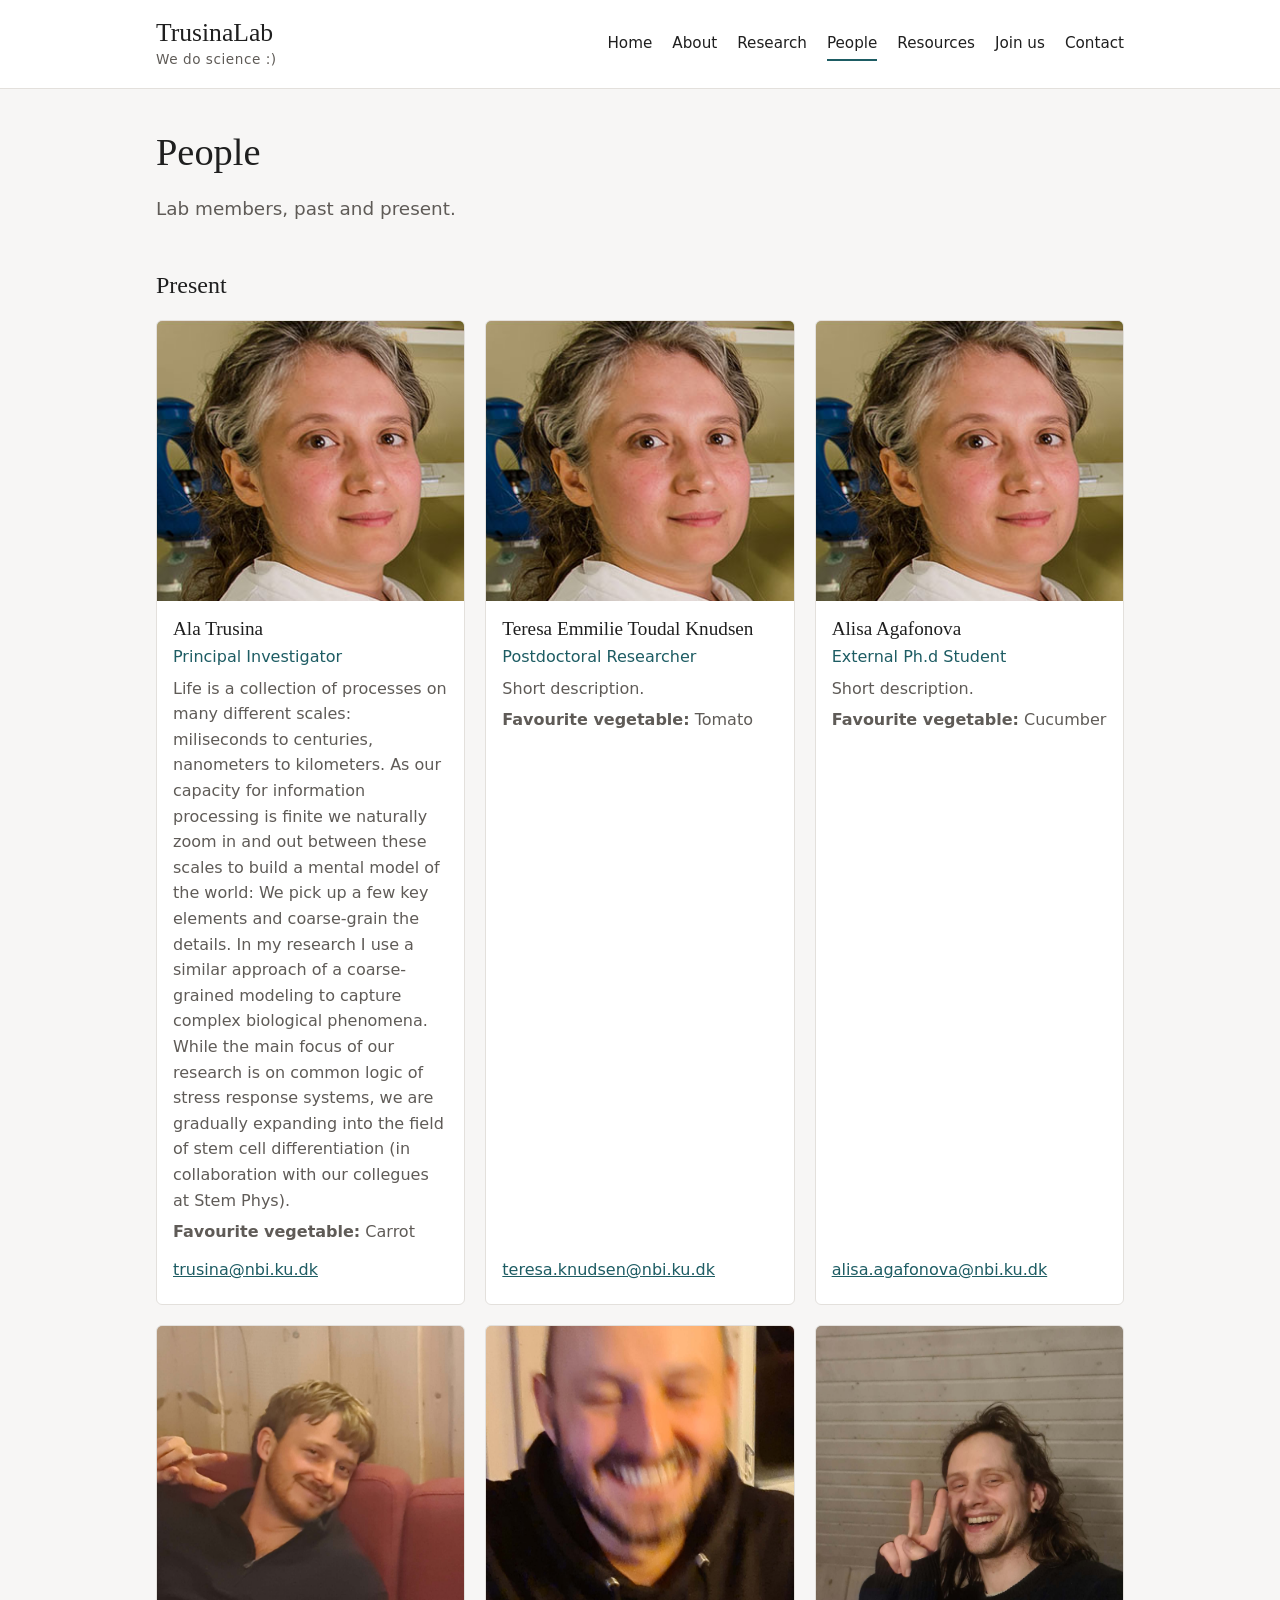
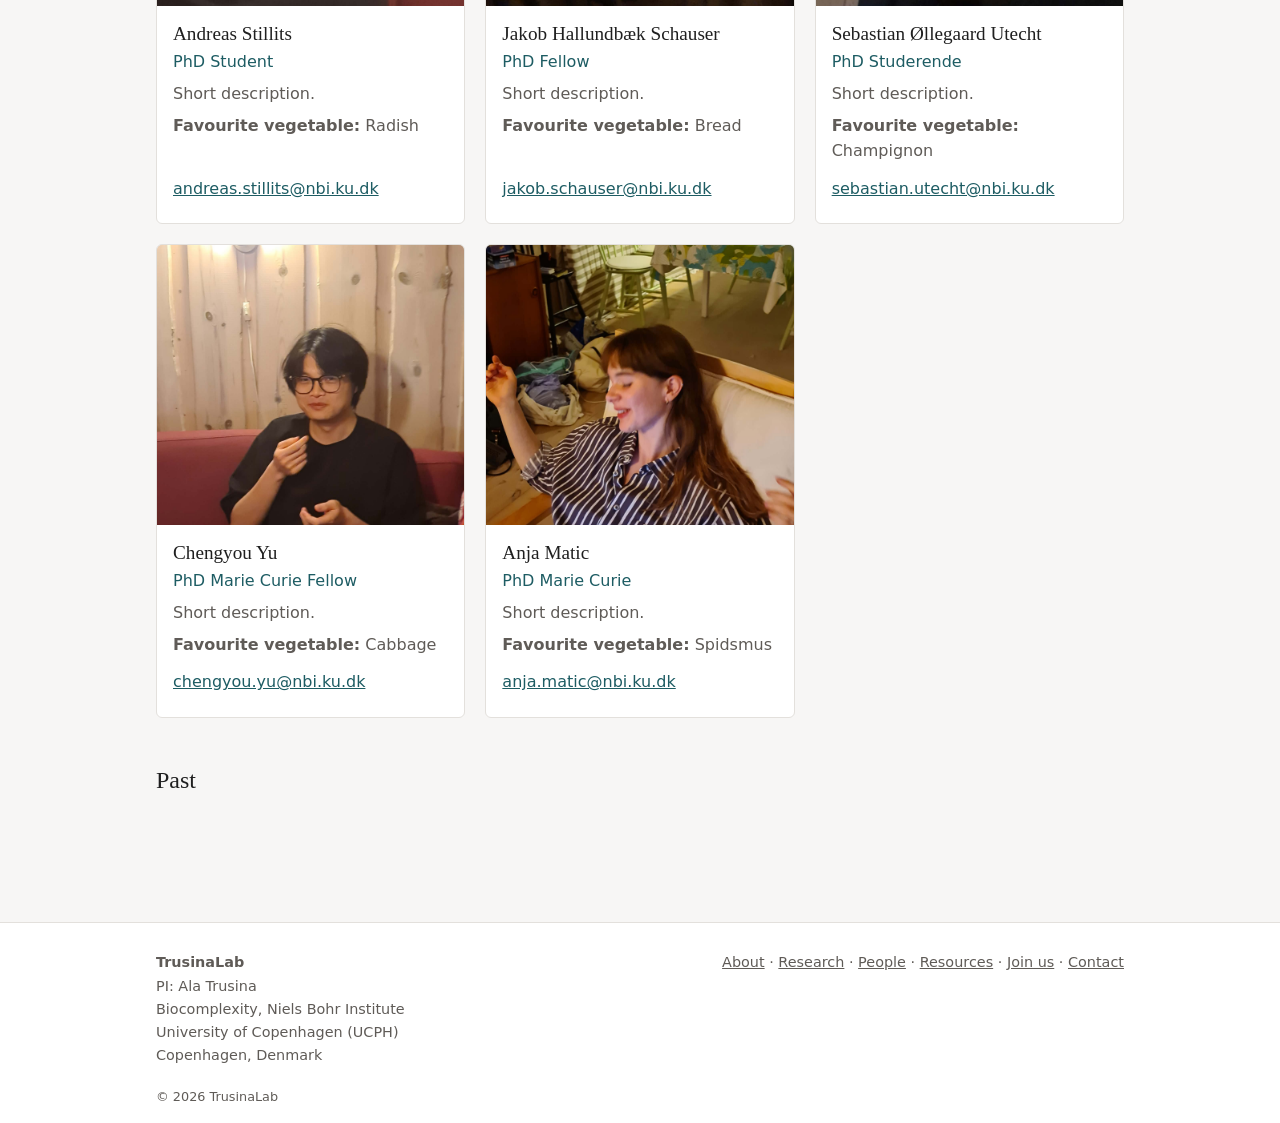
==== people.html @ 11011c47 "placeholders all over" ====
<!DOCTYPE html>
<html lang="en">
<head>
  <meta charset="UTF-8">
  <meta name="viewport" content="width=device-width, initial-scale=1.0">
  <title>People – TrusinaLab</title>
  <link rel="stylesheet" href="style.css">
</head>
<body>
  <header class="site-header">
    <div class="wrap header-inner">
      <a class="brand" href="index.html">
        <span class="brand-name">TrusinaLab</span>
        <span class="brand-tag">We do science :)</span>
      </a>
      <nav>
        <a href="index.html">Home</a>
        <a href="about.html">About</a>
        <a href="research.html">Research</a>
        <a href="people.html" class="active">People</a>
        <a href="resources.html">Resources</a>
        <a href="join.html">Join us</a>
        <a href="contact.html">Contact</a>
      </nav>
    </div>
  </header>

  <main class="wrap">
    <section class="page-head">
      <h1>People</h1>
      <p class="lead">Lab members, past and present.</p>
    </section>
    <section>
      <h2>Present</h2>
      <div class="cards people-grid">
        <div class="card person">
          <img class="card-img person-img" src="professorTrusina.png" alt="Ala Trusina">
          <h3>Ala Trusina</h3>
          <p class="role">Principal Investigator</p>
          <p>Life is a collection of processes on many different scales: miliseconds to centuries, nanometers to kilometers. As our capacity for information processing is finite we naturally zoom in and out between these scales to build a mental model of the world: We pick up a few key elements and coarse-grain the details. In my research I use a similar approach of a coarse-grained modeling to capture complex biological phenomena. While the main focus of our research is on common logic of stress response systems, we are gradually expanding into the field of stem cell differentiation (in collaboration with our collegues at Stem Phys).</p>
          <p><strong>Favourite vegetable:</strong> Carrot</p>
          <p class="contact"><a href="mailto:trusina@nbi.ku.dk">trusina@nbi.ku.dk</a></p>
        </div>
        <div class="card person">
          <img class="card-img person-img" src="professorTrusina.png" alt="Teresa Emmilie Toudal Knudsen">
          <h3>Teresa Emmilie Toudal Knudsen</h3>
          <p class="role">Postdoctoral Researcher</p>
          <p>Short description.</p>
          <p><strong>Favourite vegetable:</strong> Tomato</p>
          <p class="contact"><a href="mailto:teresa.knudsen@nbi.ku.dk">teresa.knudsen@nbi.ku.dk</a></p>
        </div>
        <div class="card person">
          <img class="card-img person-img" src="professorTrusina.png" alt="Alisa Agafonova">
          <h3>Alisa Agafonova</h3>
          <p class="role">External Ph.d Student</p>
          <p>Short description.</p>
          <p><strong>Favourite vegetable:</strong> Cucumber</p>
          <p class="contact"><a href="mailto:alisa.agafonova@nbi.ku.dk">alisa.agafonova@nbi.ku.dk</a></p>
        </div>
        <div class="card person">
          <img class="card-img person-img" src="andreas.jpg" alt="Andreas Stillits">
          <h3>Andreas Stillits</h3>
          <p class="role">PhD Student</p>
          <p>Short description.</p>
          <p><strong>Favourite vegetable:</strong> Radish</p>
          <p class="contact"><a href="mailto:andreas.stillits@nbi.ku.dk">andreas.stillits@nbi.ku.dk</a></p>
        </div>
        <div class="card person">
          <img class="card-img person-img" src="jakob.jpg" alt="Jakob Hallundbæk Schauser">
          <h3>Jakob Hallundbæk Schauser</h3>
          <p class="role">PhD Fellow</p>
          <p>Short description.</p>
          <p><strong>Favourite vegetable:</strong> Bread </p>
          <p class="contact"><a href="mailto:jakob.schauser@nbi.ku.dk">jakob.schauser@nbi.ku.dk</a></p>
        </div>
        <div class="card person">
          <img class="card-img person-img" src="seb.jpg" alt="Sebastian Øllegaard Utecht">
          <h3>Sebastian Øllegaard Utecht</h3>
          <p class="role">PhD Studerende</p>
          <p>Short description.</p>
          <p><strong>Favourite vegetable:</strong> Champignon </p>
          <p class="contact"><a href="mailto:sebastian.utecht@nbi.ku.dk">sebastian.utecht@nbi.ku.dk</a></p>
        </div>
          <div class="card person">
        <img class="card-img person-img" src="chengyou.jpg" alt="Chengyou Yu">
          <h3>Chengyou Yu</h3>
          <p class="role">PhD Marie Curie Fellow</p>
          <p>Short description.</p>
          <p><strong>Favourite vegetable:</strong> Cabbage </p>
          <p class="contact"><a href="mailto:chengyou.yu@nbi.ku.dk">chengyou.yu@nbi.ku.dk</a></p>
        </div>
        <div class="card person">
        <img class="card-img person-img" src="anja.jpg" alt="Anja Matic">
          <h3>Anja Matic</h3>
          <p class="role">PhD Marie Curie</p>
          <p>Short description.</p>
          <p><strong>Favourite vegetable:</strong> Spidsmus </p>
          <p class="contact"><a href="mailto:anja.matic@nbi.ku.dk">anja.matic@nbi.ku.dk</a></p>
        </div>
      </div>
    </section>

    <section>
      <h2>Past</h2>
      <div class="cards people-grid">
        <!-- Copy a card from above to add a past member -->
      </div>
    </section>
  </main>

  <footer class="site-footer">
    <div class="wrap footer-inner">
      <div>
        <strong>TrusinaLab</strong><br>
        PI: Ala Trusina<br>
        Biocomplexity, Niels Bohr Institute<br>
        University of Copenhagen (UCPH)<br>
        Copenhagen, Denmark
      </div>
      <div class="footer-links"><a href="about.html">About</a> · <a href="research.html">Research</a> · <a href="people.html">People</a> · <a href="resources.html">Resources</a> · <a href="join.html">Join us</a> · <a href="contact.html">Contact</a></div>
    </div>
    <div class="wrap copyright">&copy; 2026 TrusinaLab</div>
  </footer>
</body>
</html>
---- style.css ----
:root {
  --bg: #f7f6f5;
  --surface: #ffffff;
  --text: #1f1f1f;
  --muted: #5f5b57;
  --line: #e3e0dc;
  --accent: #1d5c63;
}

* { box-sizing: border-box; }

body {
  margin: 0;
  background: var(--bg);
  color: var(--text);
  font-family: system-ui, -apple-system, "Segoe UI", sans-serif;
  line-height: 1.6;
}

h1, h2, h3, .brand-name { font-family: Georgia, "Times New Roman", serif; font-weight: normal; line-height: 1.2; }
a { color: var(--accent); }

.wrap { max-width: 1000px; margin: 0 auto; padding: 0 16px; }

/* Header */
.site-header { background: var(--surface); border-bottom: 1px solid var(--line); }
.header-inner { display: flex; flex-wrap: wrap; align-items: center; justify-content: space-between; gap: 12px; padding-top: 18px; padding-bottom: 18px; }
.brand { text-decoration: none; color: var(--text); display: flex; flex-direction: column; }
.brand-name { font-size: 1.6rem; }
.brand-tag { font-size: 0.85rem; color: var(--muted); letter-spacing: 0.04em; }
nav { display: flex; flex-wrap: wrap; gap: 4px 20px; }
nav a { color: var(--text); text-decoration: none; font-size: 0.95rem; padding: 4px 0; border-bottom: 2px solid transparent; }
nav a:hover, nav a.active { border-bottom-color: var(--accent); }

/* Content */
main.wrap { padding-top: 40px; padding-bottom: 60px; }
section { margin-bottom: 48px; }
.lead { font-size: 1.15rem; color: var(--muted); }
.page-head h1 { font-size: 2.4rem; margin: 0 0 8px; }

.hero { padding: 40px 0 20px; }
.hero h1 { font-size: 3rem; margin: 0; }
.hero h2 { margin: 4px 0 16px; color: var(--muted); font-size: 1.4rem; }

.buttons { display: flex; flex-wrap: wrap; gap: 12px; margin-top: 20px; }
.btn { display: inline-block; padding: 10px 20px; background: var(--accent); color: #fff; text-decoration: none; border: 2px solid var(--accent); border-radius: 4px; }
.btn-outline { background: transparent; color: var(--accent); }

/* Cards */
.cards { display: grid; grid-template-columns: repeat(auto-fit, minmax(240px, 1fr)); gap: 20px; }
.card { background: var(--surface); border: 1px solid var(--line); border-radius: 6px; overflow: hidden; text-decoration: none; color: var(--text); display: flex; flex-direction: column; padding-bottom: 16px; }
.card-img { display: block; width: 100%; height: 150px; object-fit: cover; background: #d9e4e2; }
.card h3, .card p, .card .more { margin-left: 16px; margin-right: 16px; }
.card h3 { margin-top: 16px; margin-bottom: 4px; }
.card p { margin-top: 0; color: var(--muted); flex: 1; }
.card .more { color: var(--accent); }
.card:hover { border-color: var(--accent); }

.callout { background: var(--surface); border: 1px solid var(--line); border-radius: 6px; padding: 28px; }
.callout h2 { margin-top: 0; }

/* Footer */
.site-footer { background: var(--surface); border-top: 1px solid var(--line); padding: 28px 0 16px; font-size: 0.9rem; color: var(--muted); }
.footer-inner { display: flex; flex-wrap: wrap; justify-content: space-between; gap: 16px; }
.footer-links a { color: var(--muted); }
.copyright { margin-top: 20px; font-size: 0.8rem; }
.card-img.person-img { height: 280px; object-position: center 40%; }
.card-img.person-img[src="professorTrusina.png"] { object-position: top; }
.card .credit { font-size: 0.75rem; color: var(--muted); margin-bottom: 8px; flex: 0; }

/* People grid: 3 columns, fewer on small screens */
.people-grid { grid-template-columns: repeat(3, 1fr); }
@media (max-width: 860px) { .people-grid { grid-template-columns: repeat(2, 1fr); } }
@media (max-width: 560px) { .people-grid { grid-template-columns: 1fr; } }
.person p { flex: 0; margin-bottom: 6px; }
.person .role { color: var(--accent); margin-top: 0; }
.person .contact { margin-top: auto; padding-top: 6px; }

/* Text pages */
main h3 { font-size: 1.2rem; margin-bottom: 4px; }
main ul { padding-left: 20px; }
main li { margin-bottom: 4px; }
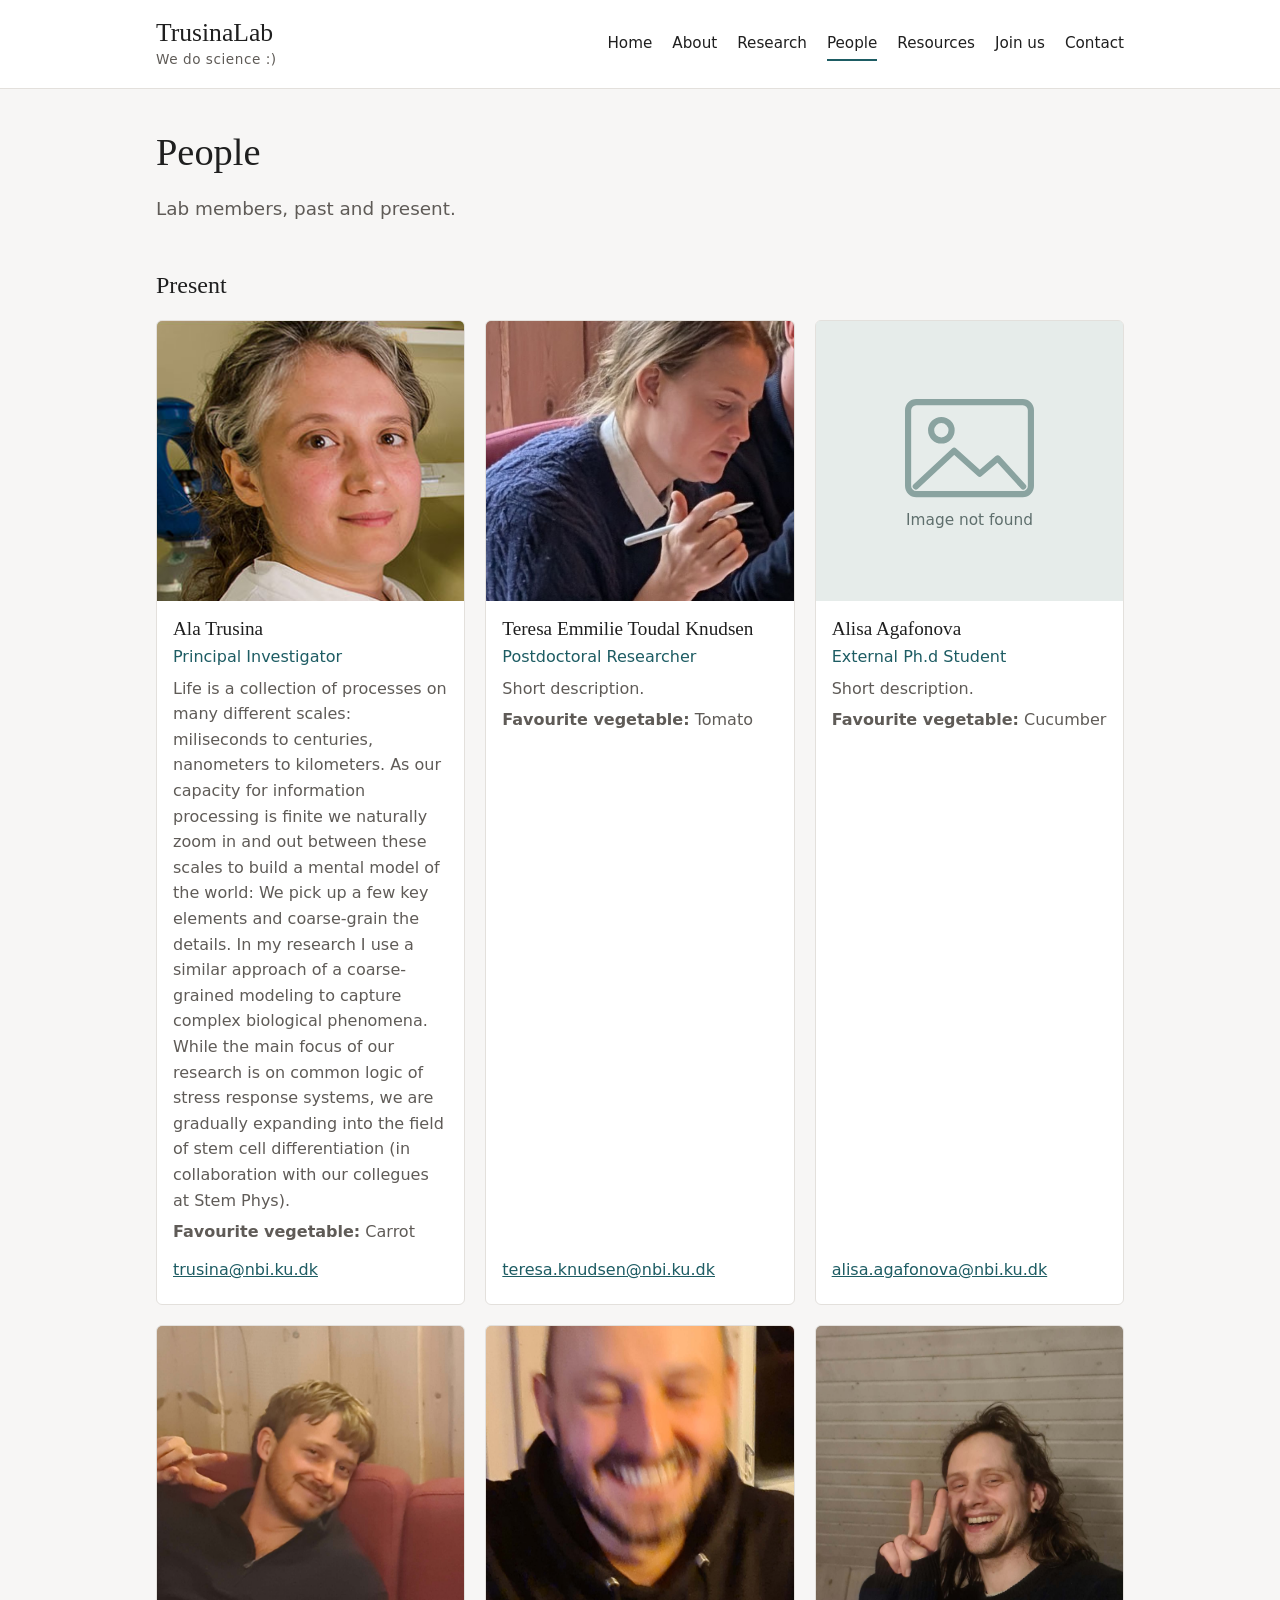
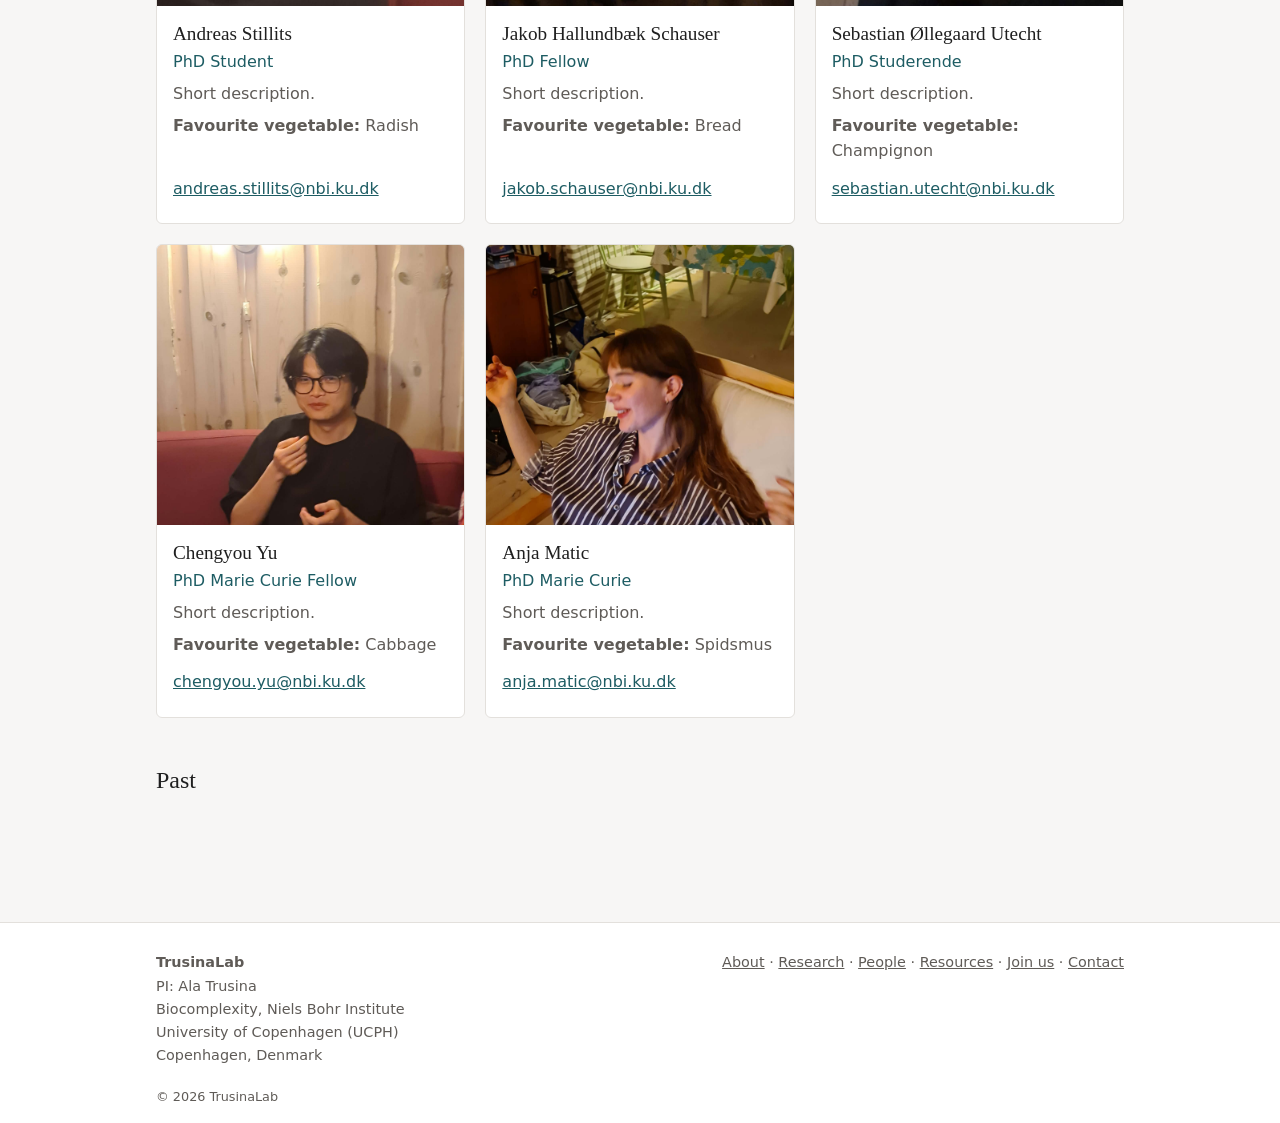
==== commit 8f4a7fb9: "placeholder" ====
--- a/people.html
+++ b/people.html
@@ -42,7 +42,7 @@
           <p class="contact"><a href="mailto:trusina@nbi.ku.dk">trusina@nbi.ku.dk</a></p>
         </div>
         <div class="card person">
-          <img class="card-img person-img" src="professorTrusina.png" alt="Teresa Emmilie Toudal Knudsen">
+          <img class="card-img person-img" src="teresa.jpg" alt="Teresa Emmilie Toudal Knudsen">
           <h3>Teresa Emmilie Toudal Knudsen</h3>
           <p class="role">Postdoctoral Researcher</p>
           <p>Short description.</p>
@@ -50,7 +50,7 @@
           <p class="contact"><a href="mailto:teresa.knudsen@nbi.ku.dk">teresa.knudsen@nbi.ku.dk</a></p>
         </div>
         <div class="card person">
-          <img class="card-img person-img" src="professorTrusina.png" alt="Alisa Agafonova">
+          <img class="card-img person-img" src="placeholder.svg" alt="Alisa Agafonova">
           <h3>Alisa Agafonova</h3>
           <p class="role">External Ph.d Student</p>
           <p>Short description.</p>
